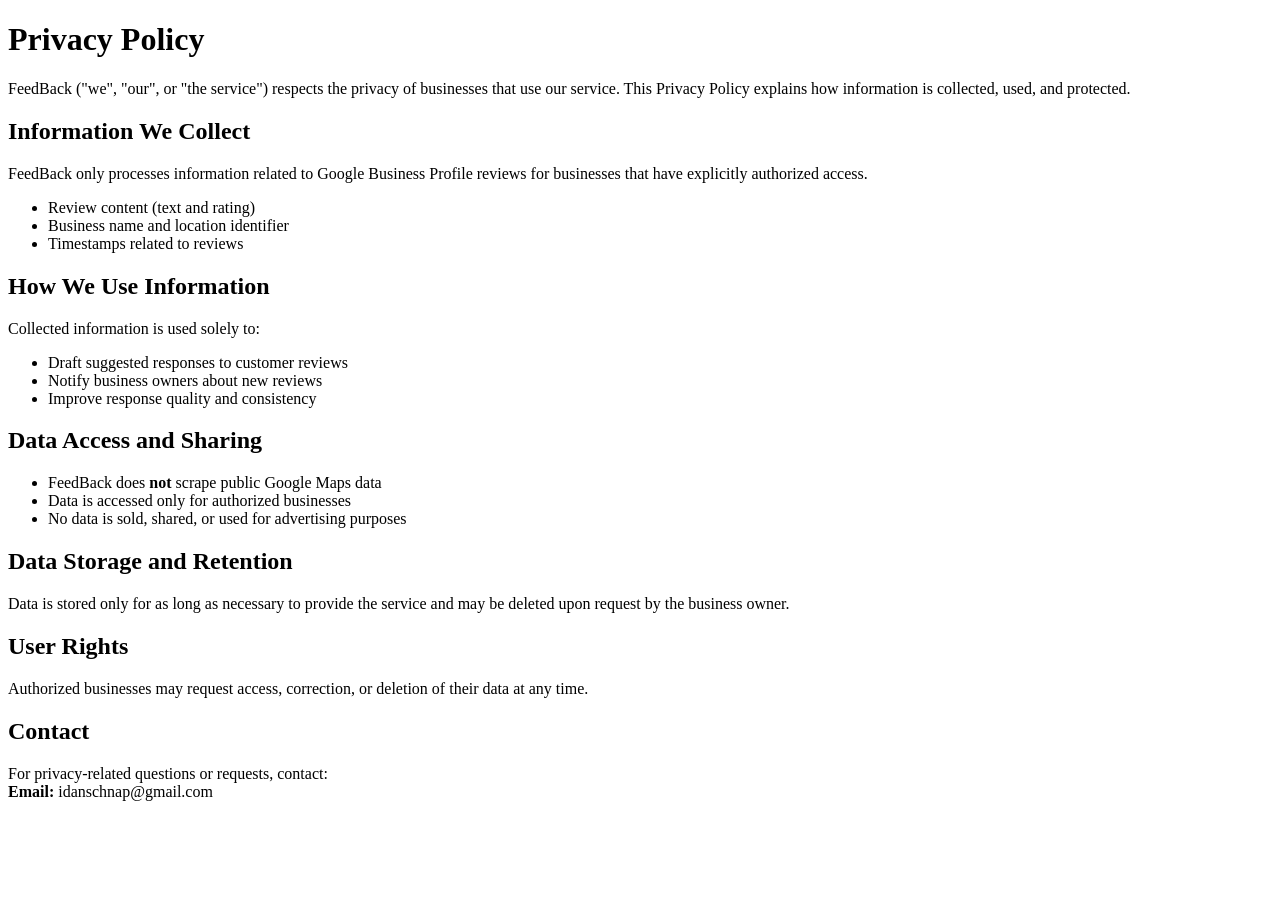
==== privacy.html @ cd169f33 "Create privacy.html" ====
<!DOCTYPE html>
<html lang="en">
<head>
  <meta charset="UTF-8">
  <title>Privacy Policy – FeedBack</title>
</head>
<body>

<h1>Privacy Policy</h1>

<p>
FeedBack ("we", "our", or "the service") respects the privacy of businesses that use our service.
This Privacy Policy explains how information is collected, used, and protected.
</p>

<h2>Information We Collect</h2>
<p>
FeedBack only processes information related to Google Business Profile reviews for businesses
that have explicitly authorized access.
</p>
<ul>
  <li>Review content (text and rating)</li>
  <li>Business name and location identifier</li>
  <li>Timestamps related to reviews</li>
</ul>

<h2>How We Use Information</h2>
<p>
Collected information is used solely to:
</p>
<ul>
  <li>Draft suggested responses to customer reviews</li>
  <li>Notify business owners about new reviews</li>
  <li>Improve response quality and consistency</li>
</ul>

<h2>Data Access and Sharing</h2>
<ul>
  <li>FeedBack does <strong>not</strong> scrape public Google Maps data</li>
  <li>Data is accessed only for authorized businesses</li>
  <li>No data is sold, shared, or used for advertising purposes</li>
</ul>

<h2>Data Storage and Retention</h2>
<p>
Data is stored only for as long as necessary to provide the service and may be deleted
upon request by the business owner.
</p>

<h2>User Rights</h2>
<p>
Authorized businesses may request access, correction, or deletion of their data at any time.
</p>

<h2>Contact</h2>
<p>
For privacy-related questions or requests, contact:<br>
<strong>Email:</strong> idanschnap@gmail.com
</p>

</body>
</html>
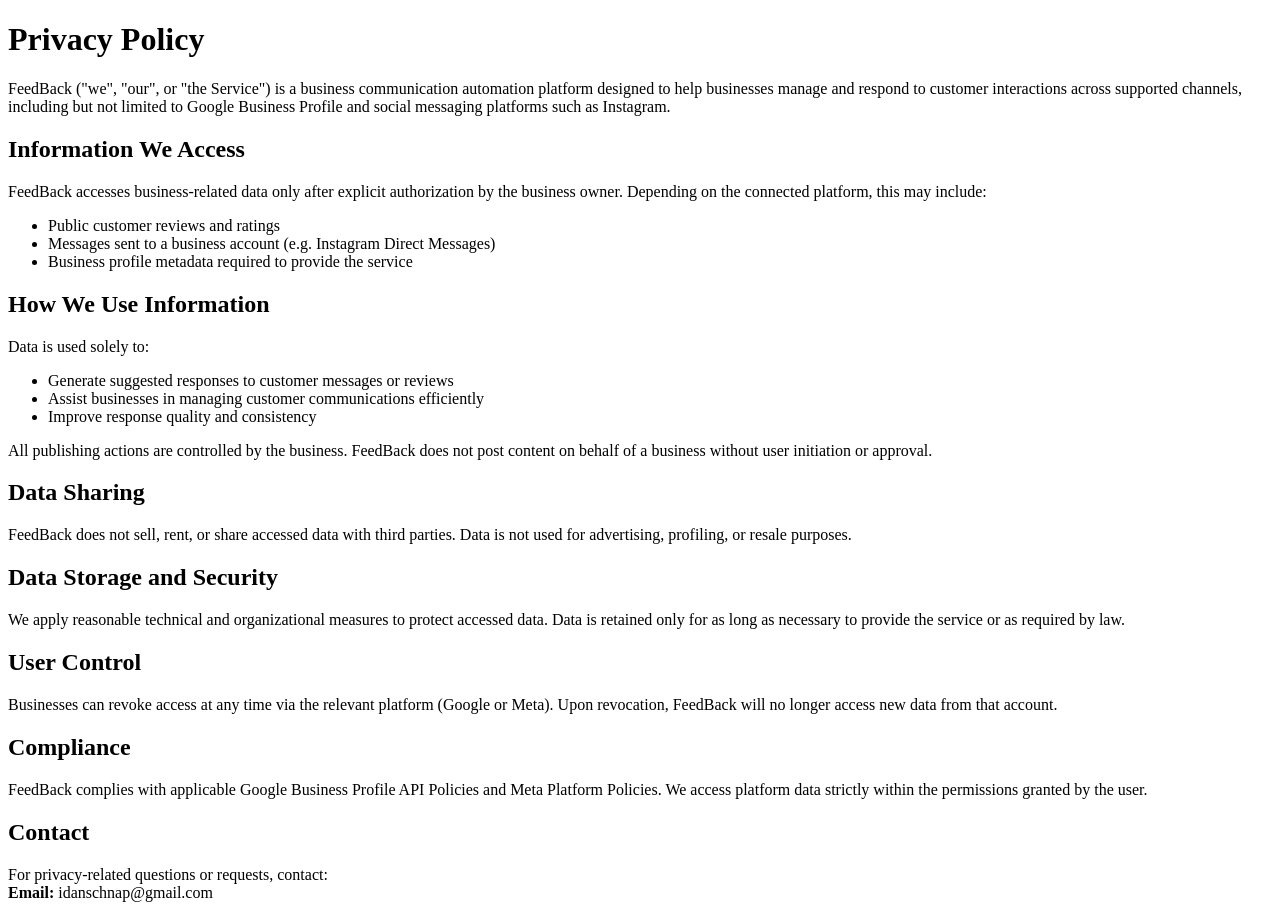
==== commit 490cf60a: "Update privacy.html adding also privacy for Meta" ====
--- a/privacy.html
+++ b/privacy.html
@@ -9,47 +9,60 @@
 <h1>Privacy Policy</h1>
 
 <p>
-FeedBack ("we", "our", or "the service") respects the privacy of businesses that use our service.
-This Privacy Policy explains how information is collected, used, and protected.
+FeedBack ("we", "our", or "the Service") is a business communication automation platform
+designed to help businesses manage and respond to customer interactions across supported
+channels, including but not limited to Google Business Profile and social messaging platforms
+such as Instagram.
 </p>
 
-<h2>Information We Collect</h2>
+<h2>Information We Access</h2>
 <p>
-FeedBack only processes information related to Google Business Profile reviews for businesses
-that have explicitly authorized access.
+FeedBack accesses business-related data only after explicit authorization by the business owner.
+Depending on the connected platform, this may include:
 </p>
 <ul>
-  <li>Review content (text and rating)</li>
-  <li>Business name and location identifier</li>
-  <li>Timestamps related to reviews</li>
+  <li>Public customer reviews and ratings</li>
+  <li>Messages sent to a business account (e.g. Instagram Direct Messages)</li>
+  <li>Business profile metadata required to provide the service</li>
 </ul>
 
 <h2>How We Use Information</h2>
 <p>
-Collected information is used solely to:
+Data is used solely to:
 </p>
 <ul>
-  <li>Draft suggested responses to customer reviews</li>
-  <li>Notify business owners about new reviews</li>
+  <li>Generate suggested responses to customer messages or reviews</li>
+  <li>Assist businesses in managing customer communications efficiently</li>
   <li>Improve response quality and consistency</li>
 </ul>
 
-<h2>Data Access and Sharing</h2>
-<ul>
-  <li>FeedBack does <strong>not</strong> scrape public Google Maps data</li>
-  <li>Data is accessed only for authorized businesses</li>
-  <li>No data is sold, shared, or used for advertising purposes</li>
-</ul>
-
-<h2>Data Storage and Retention</h2>
 <p>
-Data is stored only for as long as necessary to provide the service and may be deleted
-upon request by the business owner.
+All publishing actions are controlled by the business. FeedBack does not post content on behalf
+of a business without user initiation or approval.
 </p>
 
-<h2>User Rights</h2>
+<h2>Data Sharing</h2>
 <p>
-Authorized businesses may request access, correction, or deletion of their data at any time.
+FeedBack does not sell, rent, or share accessed data with third parties.
+Data is not used for advertising, profiling, or resale purposes.
+</p>
+
+<h2>Data Storage and Security</h2>
+<p>
+We apply reasonable technical and organizational measures to protect accessed data.
+Data is retained only for as long as necessary to provide the service or as required by law.
+</p>
+
+<h2>User Control</h2>
+<p>
+Businesses can revoke access at any time via the relevant platform (Google or Meta).
+Upon revocation, FeedBack will no longer access new data from that account.
+</p>
+
+<h2>Compliance</h2>
+<p>
+FeedBack complies with applicable Google Business Profile API Policies and Meta Platform Policies.
+We access platform data strictly within the permissions granted by the user.
 </p>
 
 <h2>Contact</h2>
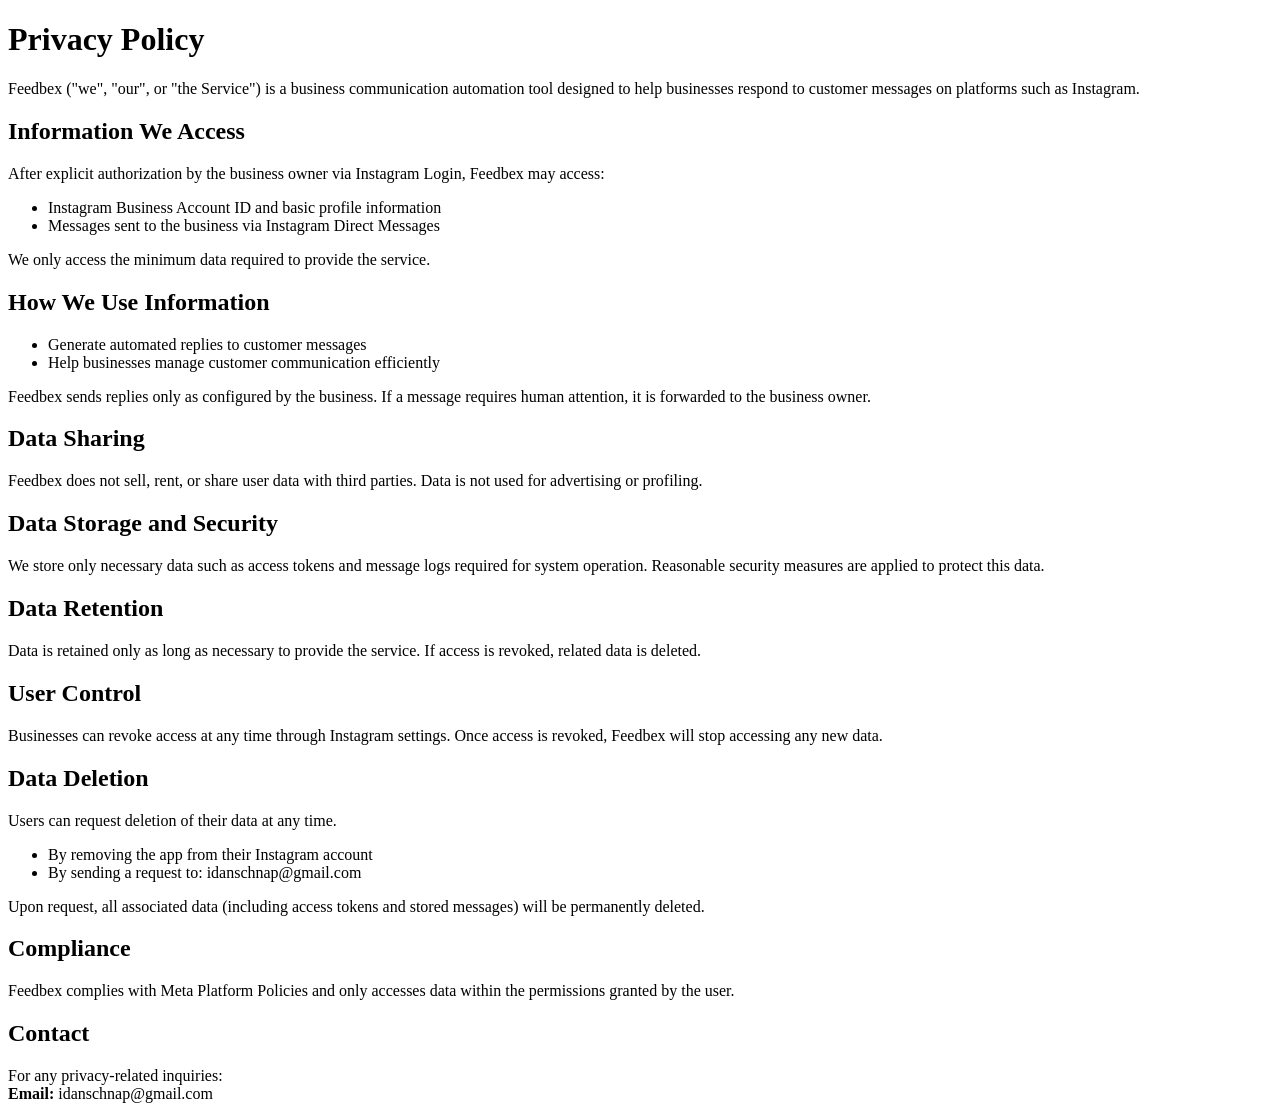
==== commit d9711b64: "Update privacy.html" ====
--- a/privacy.html
+++ b/privacy.html
@@ -2,72 +2,85 @@
 <html lang="en">
 <head>
   <meta charset="UTF-8">
-  <title>Privacy Policy – FeedBack</title>
+  <title>Privacy Policy – Feedbex</title>
 </head>
 <body>
 
 <h1>Privacy Policy</h1>
 
 <p>
-FeedBack ("we", "our", or "the Service") is a business communication automation platform
-designed to help businesses manage and respond to customer interactions across supported
-channels, including but not limited to Google Business Profile and social messaging platforms
-such as Instagram.
+Feedbex ("we", "our", or "the Service") is a business communication automation tool
+designed to help businesses respond to customer messages on platforms such as Instagram.
 </p>
 
 <h2>Information We Access</h2>
 <p>
-FeedBack accesses business-related data only after explicit authorization by the business owner.
-Depending on the connected platform, this may include:
+After explicit authorization by the business owner via Instagram Login, Feedbex may access:
 </p>
 <ul>
-  <li>Public customer reviews and ratings</li>
-  <li>Messages sent to a business account (e.g. Instagram Direct Messages)</li>
-  <li>Business profile metadata required to provide the service</li>
+  <li>Instagram Business Account ID and basic profile information</li>
+  <li>Messages sent to the business via Instagram Direct Messages</li>
 </ul>
+<p>
+We only access the minimum data required to provide the service.
+</p>
 
 <h2>How We Use Information</h2>
-<p>
-Data is used solely to:
-</p>
 <ul>
-  <li>Generate suggested responses to customer messages or reviews</li>
-  <li>Assist businesses in managing customer communications efficiently</li>
-  <li>Improve response quality and consistency</li>
+  <li>Generate automated replies to customer messages</li>
+  <li>Help businesses manage customer communication efficiently</li>
 </ul>
 
 <p>
-All publishing actions are controlled by the business. FeedBack does not post content on behalf
-of a business without user initiation or approval.
+Feedbex sends replies only as configured by the business. If a message requires human attention,
+it is forwarded to the business owner.
 </p>
 
 <h2>Data Sharing</h2>
 <p>
-FeedBack does not sell, rent, or share accessed data with third parties.
-Data is not used for advertising, profiling, or resale purposes.
+Feedbex does not sell, rent, or share user data with third parties.
+Data is not used for advertising or profiling.
 </p>
 
 <h2>Data Storage and Security</h2>
 <p>
-We apply reasonable technical and organizational measures to protect accessed data.
-Data is retained only for as long as necessary to provide the service or as required by law.
+We store only necessary data such as access tokens and message logs required for system operation.
+Reasonable security measures are applied to protect this data.
+</p>
+
+<h2>Data Retention</h2>
+<p>
+Data is retained only as long as necessary to provide the service.
+If access is revoked, related data is deleted.
 </p>
 
 <h2>User Control</h2>
 <p>
-Businesses can revoke access at any time via the relevant platform (Google or Meta).
-Upon revocation, FeedBack will no longer access new data from that account.
+Businesses can revoke access at any time through Instagram settings.
+Once access is revoked, Feedbex will stop accessing any new data.
+</p>
+
+<h2>Data Deletion</h2>
+<p>
+Users can request deletion of their data at any time.
+</p>
+<ul>
+  <li>By removing the app from their Instagram account</li>
+  <li>By sending a request to: idanschnap@gmail.com</li>
+</ul>
+<p>
+Upon request, all associated data (including access tokens and stored messages)
+will be permanently deleted.
 </p>
 
 <h2>Compliance</h2>
 <p>
-FeedBack complies with applicable Google Business Profile API Policies and Meta Platform Policies.
-We access platform data strictly within the permissions granted by the user.
+Feedbex complies with Meta Platform Policies and only accesses data within the permissions granted by the user.
 </p>
 
 <h2>Contact</h2>
 <p>
-For privacy-related questions or requests, contact:<br>
+For any privacy-related inquiries:<br>
 <strong>Email:</strong> idanschnap@gmail.com
 </p>
 
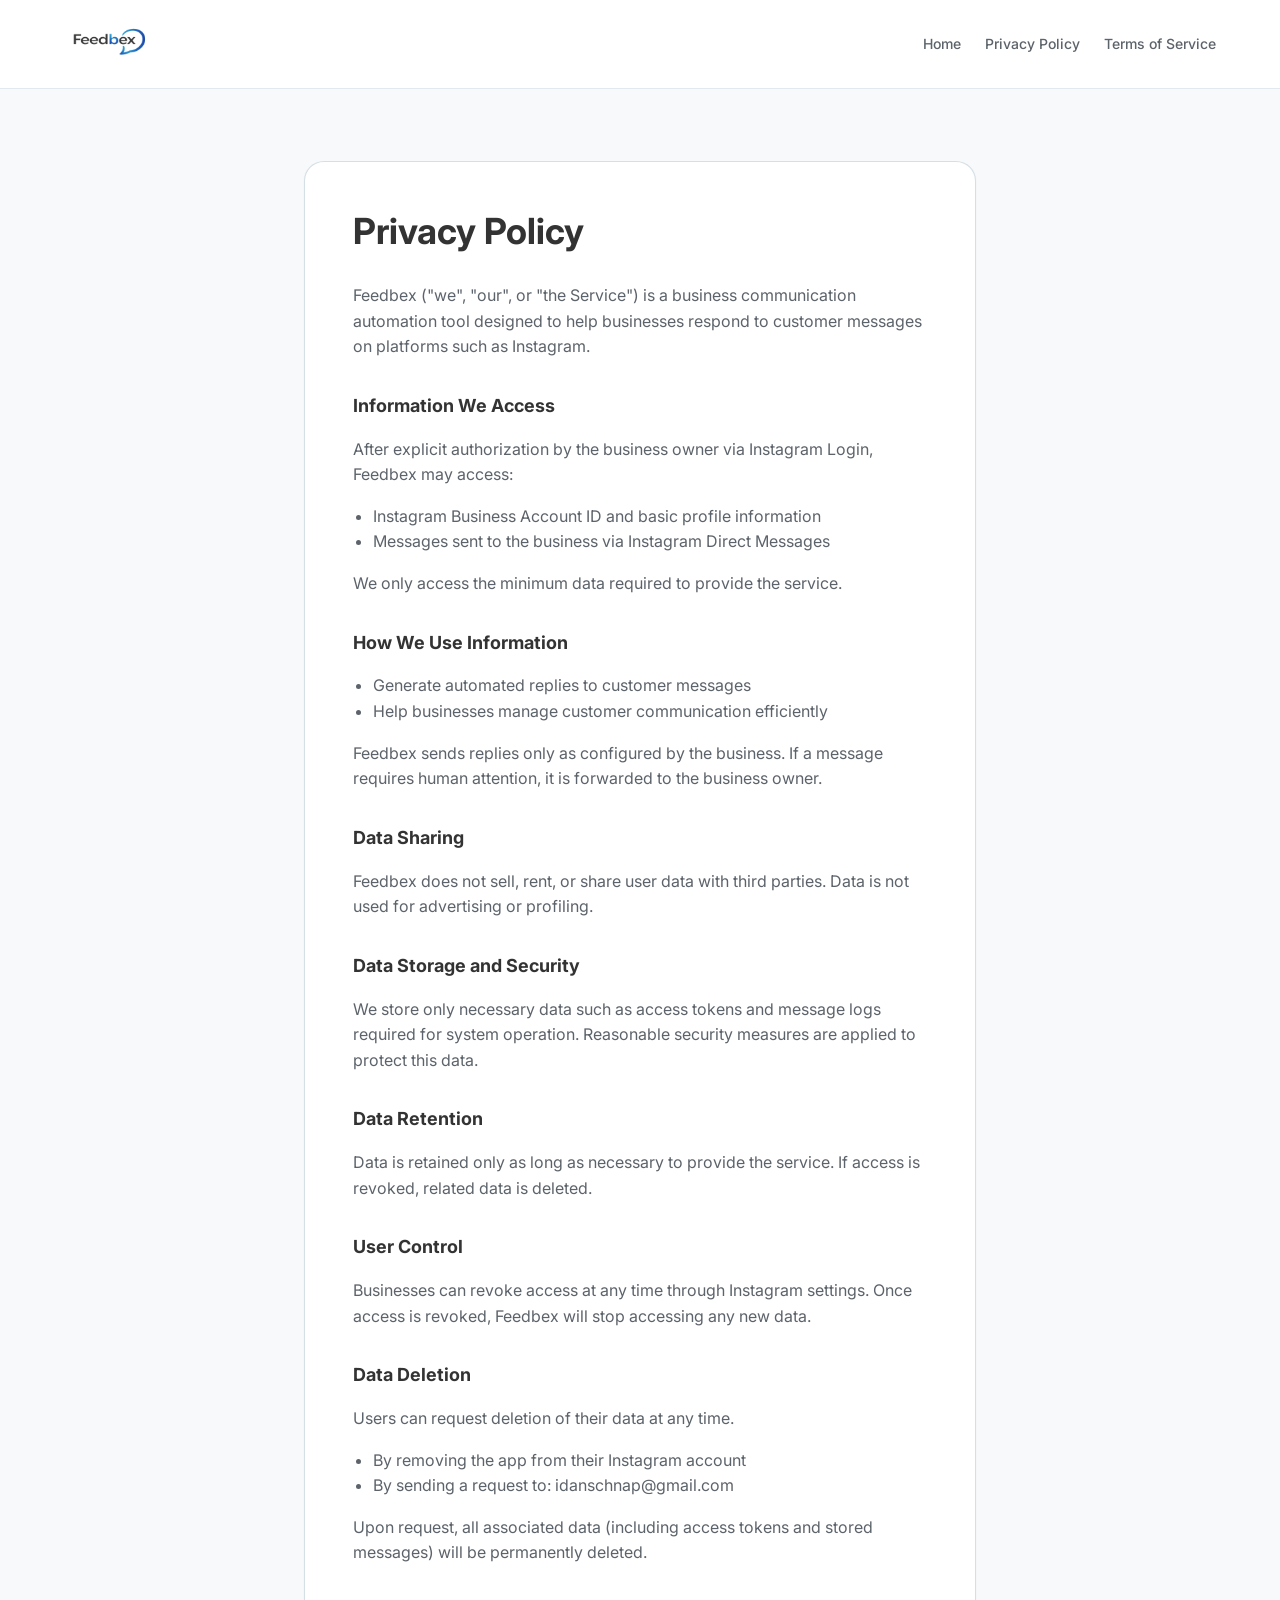
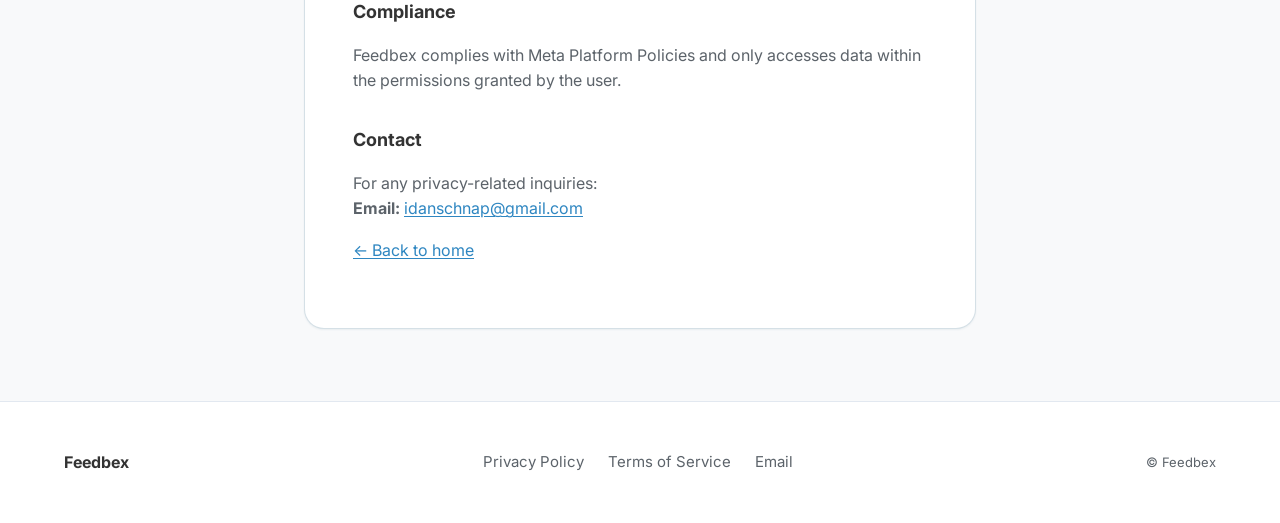
==== commit 38eaaba0: "Enhance website structure and content for Feedbex, including improved accessibility features, update" ====
--- a/privacy.html
+++ b/privacy.html
@@ -2,87 +2,130 @@
 <html lang="en">
 <head>
   <meta charset="UTF-8">
+  <meta name="viewport" content="width=device-width, initial-scale=1">
+  <meta name="description" content="Feedbex Privacy Policy: how we access, use, and protect Instagram Business data.">
   <title>Privacy Policy – Feedbex</title>
+  <link rel="preconnect" href="https://fonts.googleapis.com">
+  <link rel="preconnect" href="https://fonts.gstatic.com" crossorigin>
+  <link href="https://fonts.googleapis.com/css2?family=Inter:wght@400;500;600;700&display=swap" rel="stylesheet">
+  <link rel="stylesheet" href="css/tokens.css">
+  <link rel="stylesheet" href="css/base.css">
+  <link rel="stylesheet" href="css/components.css">
 </head>
 <body>
+  <a class="skip-link" href="#main">Skip to content</a>
 
-<h1>Privacy Policy</h1>
+  <header class="site-header">
+    <div class="container">
+      <div class="site-header__inner">
+        <a class="site-logo" href="index.html">
+          <img class="site-logo__img" src="assets/feedbex_logo.png" width="440" height="110" alt="Feedbex">
+        </a>
+        <nav class="site-nav" aria-label="Primary">
+          <a href="index.html">Home</a>
+          <a href="privacy.html" aria-current="page">Privacy Policy</a>
+          <a href="terms.html">Terms of Service</a>
+        </nav>
+      </div>
+    </div>
+  </header>
 
-<p>
-Feedbex ("we", "our", or "the Service") is a business communication automation tool
-designed to help businesses respond to customer messages on platforms such as Instagram.
-</p>
+  <main id="main" class="page-main page-main--legal">
+    <div class="container">
+      <article class="legal-doc">
+        <h1>Privacy Policy</h1>
 
-<h2>Information We Access</h2>
-<p>
-After explicit authorization by the business owner via Instagram Login, Feedbex may access:
-</p>
-<ul>
-  <li>Instagram Business Account ID and basic profile information</li>
-  <li>Messages sent to the business via Instagram Direct Messages</li>
-</ul>
-<p>
-We only access the minimum data required to provide the service.
-</p>
+        <p>
+          Feedbex ("we", "our", or "the Service") is a business communication automation tool
+          designed to help businesses respond to customer messages on platforms such as Instagram.
+        </p>
 
-<h2>How We Use Information</h2>
-<ul>
-  <li>Generate automated replies to customer messages</li>
-  <li>Help businesses manage customer communication efficiently</li>
-</ul>
+        <h2>Information We Access</h2>
+        <p>
+          After explicit authorization by the business owner via Instagram Login, Feedbex may access:
+        </p>
+        <ul>
+          <li>Instagram Business Account ID and basic profile information</li>
+          <li>Messages sent to the business via Instagram Direct Messages</li>
+        </ul>
+        <p>
+          We only access the minimum data required to provide the service.
+        </p>
 
-<p>
-Feedbex sends replies only as configured by the business. If a message requires human attention,
-it is forwarded to the business owner.
-</p>
+        <h2>How We Use Information</h2>
+        <ul>
+          <li>Generate automated replies to customer messages</li>
+          <li>Help businesses manage customer communication efficiently</li>
+        </ul>
 
-<h2>Data Sharing</h2>
-<p>
-Feedbex does not sell, rent, or share user data with third parties.
-Data is not used for advertising or profiling.
-</p>
+        <p>
+          Feedbex sends replies only as configured by the business. If a message requires human attention,
+          it is forwarded to the business owner.
+        </p>
 
-<h2>Data Storage and Security</h2>
-<p>
-We store only necessary data such as access tokens and message logs required for system operation.
-Reasonable security measures are applied to protect this data.
-</p>
+        <h2>Data Sharing</h2>
+        <p>
+          Feedbex does not sell, rent, or share user data with third parties.
+          Data is not used for advertising or profiling.
+        </p>
 
-<h2>Data Retention</h2>
-<p>
-Data is retained only as long as necessary to provide the service.
-If access is revoked, related data is deleted.
-</p>
+        <h2>Data Storage and Security</h2>
+        <p>
+          We store only necessary data such as access tokens and message logs required for system operation.
+          Reasonable security measures are applied to protect this data.
+        </p>
 
-<h2>User Control</h2>
-<p>
-Businesses can revoke access at any time through Instagram settings.
-Once access is revoked, Feedbex will stop accessing any new data.
-</p>
+        <h2>Data Retention</h2>
+        <p>
+          Data is retained only as long as necessary to provide the service.
+          If access is revoked, related data is deleted.
+        </p>
 
-<h2>Data Deletion</h2>
-<p>
-Users can request deletion of their data at any time.
-</p>
-<ul>
-  <li>By removing the app from their Instagram account</li>
-  <li>By sending a request to: idanschnap@gmail.com</li>
-</ul>
-<p>
-Upon request, all associated data (including access tokens and stored messages)
-will be permanently deleted.
-</p>
+        <h2>User Control</h2>
+        <p>
+          Businesses can revoke access at any time through Instagram settings.
+          Once access is revoked, Feedbex will stop accessing any new data.
+        </p>
 
-<h2>Compliance</h2>
-<p>
-Feedbex complies with Meta Platform Policies and only accesses data within the permissions granted by the user.
-</p>
+        <h2>Data Deletion</h2>
+        <p>
+          Users can request deletion of their data at any time.
+        </p>
+        <ul>
+          <li>By removing the app from their Instagram account</li>
+          <li>By sending a request to: idanschnap@gmail.com</li>
+        </ul>
+        <p>
+          Upon request, all associated data (including access tokens and stored messages)
+          will be permanently deleted.
+        </p>
 
-<h2>Contact</h2>
-<p>
-For any privacy-related inquiries:<br>
-<strong>Email:</strong> idanschnap@gmail.com
-</p>
+        <h2>Compliance</h2>
+        <p>
+          Feedbex complies with Meta Platform Policies and only accesses data within the permissions granted by the user.
+        </p>
 
+        <h2>Contact</h2>
+        <p>
+          For any privacy-related inquiries:<br>
+          <strong>Email:</strong> <a href="mailto:idanschnap@gmail.com">idanschnap@gmail.com</a>
+        </p>
+
+        <p><a href="index.html">← Back to home</a></p>
+      </article>
+    </div>
+  </main>
+
+  <footer class="site-footer">
+    <div class="container site-footer__inner">
+      <a class="site-footer__brand" href="index.html">Feedbex</a>
+      <div class="site-footer__links">
+        <a href="privacy.html">Privacy Policy</a>
+        <a href="terms.html">Terms of Service</a>
+        <a href="mailto:idanschnap@gmail.com">Email</a>
+      </div>
+      <p class="site-footer__copy">© Feedbex</p>
+    </div>
+  </footer>
 </body>
 </html>
--- a/css/tokens.css
+++ b/css/tokens.css
@@ -0,0 +1,33 @@
+/* Design tokens — Feedbex (logo palette: charcoal + blue gradient) */
+:root {
+  --font-sans: "Inter", system-ui, -apple-system, sans-serif;
+  --color-bg: #f8f9fa;
+  --color-surface: #ffffff;
+  --color-ink: #333333;
+  --color-ink-muted: #5c636a;
+  --color-border: #e2e8f0;
+  --color-border-accent: rgb(26 82 118 / 0.18);
+  /* Brand blues (speech bubble gradient) */
+  --color-blue-bright: #3498db;
+  --color-blue-deep: #1a5276;
+  --color-accent: #2e86c1;
+  --color-accent-hover: #1a5276;
+  --color-accent-subtle: #e8f4fc;
+  --gradient-primary: linear-gradient(145deg, var(--color-blue-bright) 0%, var(--color-blue-deep) 100%);
+  --gradient-primary-hover: linear-gradient(145deg, #2e86c1 0%, #154360 100%);
+  --shadow-sm: 0 1px 2px rgb(26 82 118 / 0.07);
+  --shadow-md: 0 8px 24px rgb(26 82 118 / 0.1);
+  --radius-sm: 8px;
+  --radius-md: 12px;
+  --radius-lg: 20px;
+  --space-xs: 0.25rem;
+  --space-sm: 0.5rem;
+  --space-md: 1rem;
+  --space-lg: 1.5rem;
+  --space-xl: 2rem;
+  --space-2xl: 3rem;
+  --space-3xl: 4.5rem;
+  --max-width: 72rem;
+  /* Approximate sticky header height for layout math (logo + border, no extra padding) */
+  --header-h: 5.625rem;
+}
--- a/css/base.css
+++ b/css/base.css
@@ -0,0 +1,108 @@
+*,
+*::before,
+*::after {
+  box-sizing: border-box;
+}
+
+html {
+  scroll-behavior: smooth;
+}
+
+@media (prefers-reduced-motion: reduce) {
+  html {
+    scroll-behavior: auto;
+  }
+}
+
+body {
+  margin: 0;
+  font-family: var(--font-sans);
+  font-size: 1rem;
+  line-height: 1.6;
+  color: var(--color-ink);
+  background: var(--color-bg);
+  -webkit-font-smoothing: antialiased;
+}
+
+img {
+  max-width: 100%;
+  height: auto;
+  display: block;
+}
+
+a {
+  color: var(--color-accent);
+  text-decoration-thickness: 1px;
+  text-underline-offset: 0.15em;
+}
+
+a:hover {
+  color: var(--color-accent-hover);
+}
+
+:focus-visible {
+  outline: 2px solid var(--color-accent);
+  outline-offset: 2px;
+}
+
+.skip-link {
+  position: absolute;
+  top: -100%;
+  left: var(--space-md);
+  z-index: 100;
+  padding: var(--space-sm) var(--space-md);
+  background: var(--color-ink);
+  color: var(--color-surface);
+  border-radius: var(--radius-sm);
+  font-weight: 600;
+  text-decoration: none;
+}
+
+.skip-link:focus {
+  top: var(--space-md);
+}
+
+.container {
+  width: min(100% - 2rem, var(--max-width));
+  margin-inline: auto;
+}
+
+.page-main {
+  padding-block: var(--space-2xl);
+}
+
+.page-main--legal {
+  padding-block: var(--space-3xl);
+  min-height: calc(100vh - var(--header-h) - 12rem);
+}
+
+.legal-doc {
+  max-width: 42rem;
+  margin-inline: auto;
+  background: var(--color-surface);
+  padding: var(--space-2xl);
+  border-radius: var(--radius-lg);
+  box-shadow: var(--shadow-sm);
+  border: 1px solid var(--color-border-accent);
+}
+
+.legal-doc h1 {
+  margin-top: 0;
+  font-size: clamp(1.75rem, 4vw, 2.25rem);
+  line-height: 1.2;
+}
+
+.legal-doc h2 {
+  font-size: 1.125rem;
+  margin-top: var(--space-xl);
+  margin-bottom: var(--space-sm);
+}
+
+.legal-doc p,
+.legal-doc ul {
+  color: var(--color-ink-muted);
+}
+
+.legal-doc ul {
+  padding-left: 1.25rem;
+}
--- a/css/components.css
+++ b/css/components.css
@@ -0,0 +1,224 @@
+/* Header — minimal, no mobile toggle */
+.site-header {
+  position: sticky;
+  top: 0;
+  z-index: 50;
+  background: rgb(255 255 255 / 0.92);
+  backdrop-filter: blur(10px);
+  border-bottom: 1px solid var(--color-border);
+}
+
+.site-header__inner {
+  display: flex;
+  align-items: center;
+  justify-content: space-between;
+  gap: var(--space-md);
+  padding-block: 0;
+}
+
+.site-logo {
+  display: flex;
+  align-items: center;
+  line-height: 0;
+  text-decoration: none;
+  border-radius: var(--radius-sm);
+}
+
+.site-logo:focus-visible {
+  outline-offset: 4px;
+}
+
+.site-logo__img {
+  display: block;
+  height: 5.5rem;
+  width: auto;
+  max-width: min(480px, 92vw);
+  object-fit: contain;
+}
+
+.site-logo:hover .site-logo__img {
+  opacity: 0.92;
+}
+
+.site-nav {
+  display: flex;
+  align-items: center;
+  flex-wrap: wrap;
+  gap: var(--space-md) var(--space-lg);
+  justify-content: flex-end;
+}
+
+.site-nav a {
+  color: var(--color-ink-muted);
+  text-decoration: none;
+  font-weight: 500;
+  font-size: 0.875rem;
+}
+
+.site-nav a:hover {
+  color: var(--color-ink);
+}
+
+/* Review landing (Meta app review) */
+.review {
+  max-width: 38rem;
+  margin-inline: auto;
+  padding-bottom: var(--space-xl);
+}
+
+.review__title {
+  margin: 0 0 var(--space-sm);
+  font-size: clamp(2rem, 5vw, 2.5rem);
+  line-height: 1.15;
+  letter-spacing: -0.03em;
+  color: var(--color-ink);
+}
+
+.review__tagline {
+  margin: 0 0 var(--space-xl);
+  font-size: 1.0625rem;
+  font-weight: 600;
+  color: var(--color-blue-deep);
+}
+
+.review__body {
+  margin-bottom: var(--space-xl);
+}
+
+.review__body p {
+  margin: 0 0 var(--space-md);
+  color: var(--color-ink-muted);
+  font-size: 1rem;
+}
+
+.review__body p:last-child {
+  margin-bottom: 0;
+}
+
+.review__heading {
+  margin: 0 0 var(--space-md);
+  font-size: 0.8125rem;
+  font-weight: 600;
+  text-transform: uppercase;
+  letter-spacing: 0.06em;
+  color: var(--color-ink);
+}
+
+.review__list {
+  margin: 0 0 var(--space-xl);
+  padding-left: 1.2rem;
+  color: var(--color-ink-muted);
+  font-size: 0.9375rem;
+}
+
+.review__list li {
+  margin-bottom: var(--space-sm);
+}
+
+.review__list li:last-child {
+  margin-bottom: 0;
+}
+
+.review__actions {
+  margin-bottom: var(--space-xl);
+  padding: var(--space-xl);
+  background: var(--color-surface);
+  border: 1px solid var(--color-border-accent);
+  border-radius: var(--radius-md);
+  box-shadow: var(--shadow-sm);
+  text-align: center;
+}
+
+.review__contact {
+  margin: 0;
+  font-size: 0.9375rem;
+  color: var(--color-ink-muted);
+}
+
+.review__contact a {
+  font-weight: 600;
+}
+
+/* Buttons */
+.btn {
+  display: inline-flex;
+  align-items: center;
+  justify-content: center;
+  gap: var(--space-sm);
+  padding: 0.75rem 1.25rem;
+  font-family: inherit;
+  font-size: 0.9375rem;
+  font-weight: 600;
+  border-radius: var(--radius-sm);
+  text-decoration: none;
+  border: none;
+  cursor: pointer;
+  transition: background 0.15s ease, transform 0.15s ease;
+}
+
+.btn:active {
+  transform: scale(0.98);
+}
+
+.btn--primary {
+  background: var(--gradient-primary);
+  color: white;
+  box-shadow: 0 1px 2px rgb(26 82 118 / 0.2);
+}
+
+.btn--primary:hover {
+  background: var(--gradient-primary-hover);
+  color: white;
+}
+
+/* Footer */
+.site-footer {
+  padding: var(--space-2xl) 0;
+  border-top: 1px solid var(--color-border);
+  background: var(--color-surface);
+}
+
+.site-footer__inner {
+  display: flex;
+  flex-direction: column;
+  gap: var(--space-lg);
+  align-items: center;
+  text-align: center;
+}
+
+@media (min-width: 640px) {
+  .site-footer__inner {
+    flex-direction: row;
+    justify-content: space-between;
+    text-align: left;
+  }
+}
+
+.site-footer__brand {
+  font-weight: 700;
+  color: var(--color-ink);
+  text-decoration: none;
+}
+
+.site-footer__links {
+  display: flex;
+  flex-wrap: wrap;
+  gap: var(--space-md) var(--space-lg);
+  justify-content: center;
+}
+
+.site-footer__links a {
+  color: var(--color-ink-muted);
+  text-decoration: none;
+  font-size: 0.9375rem;
+}
+
+.site-footer__links a:hover {
+  color: var(--color-accent);
+}
+
+.site-footer__copy {
+  margin: 0;
+  font-size: 0.8125rem;
+  color: var(--color-ink-muted);
+}
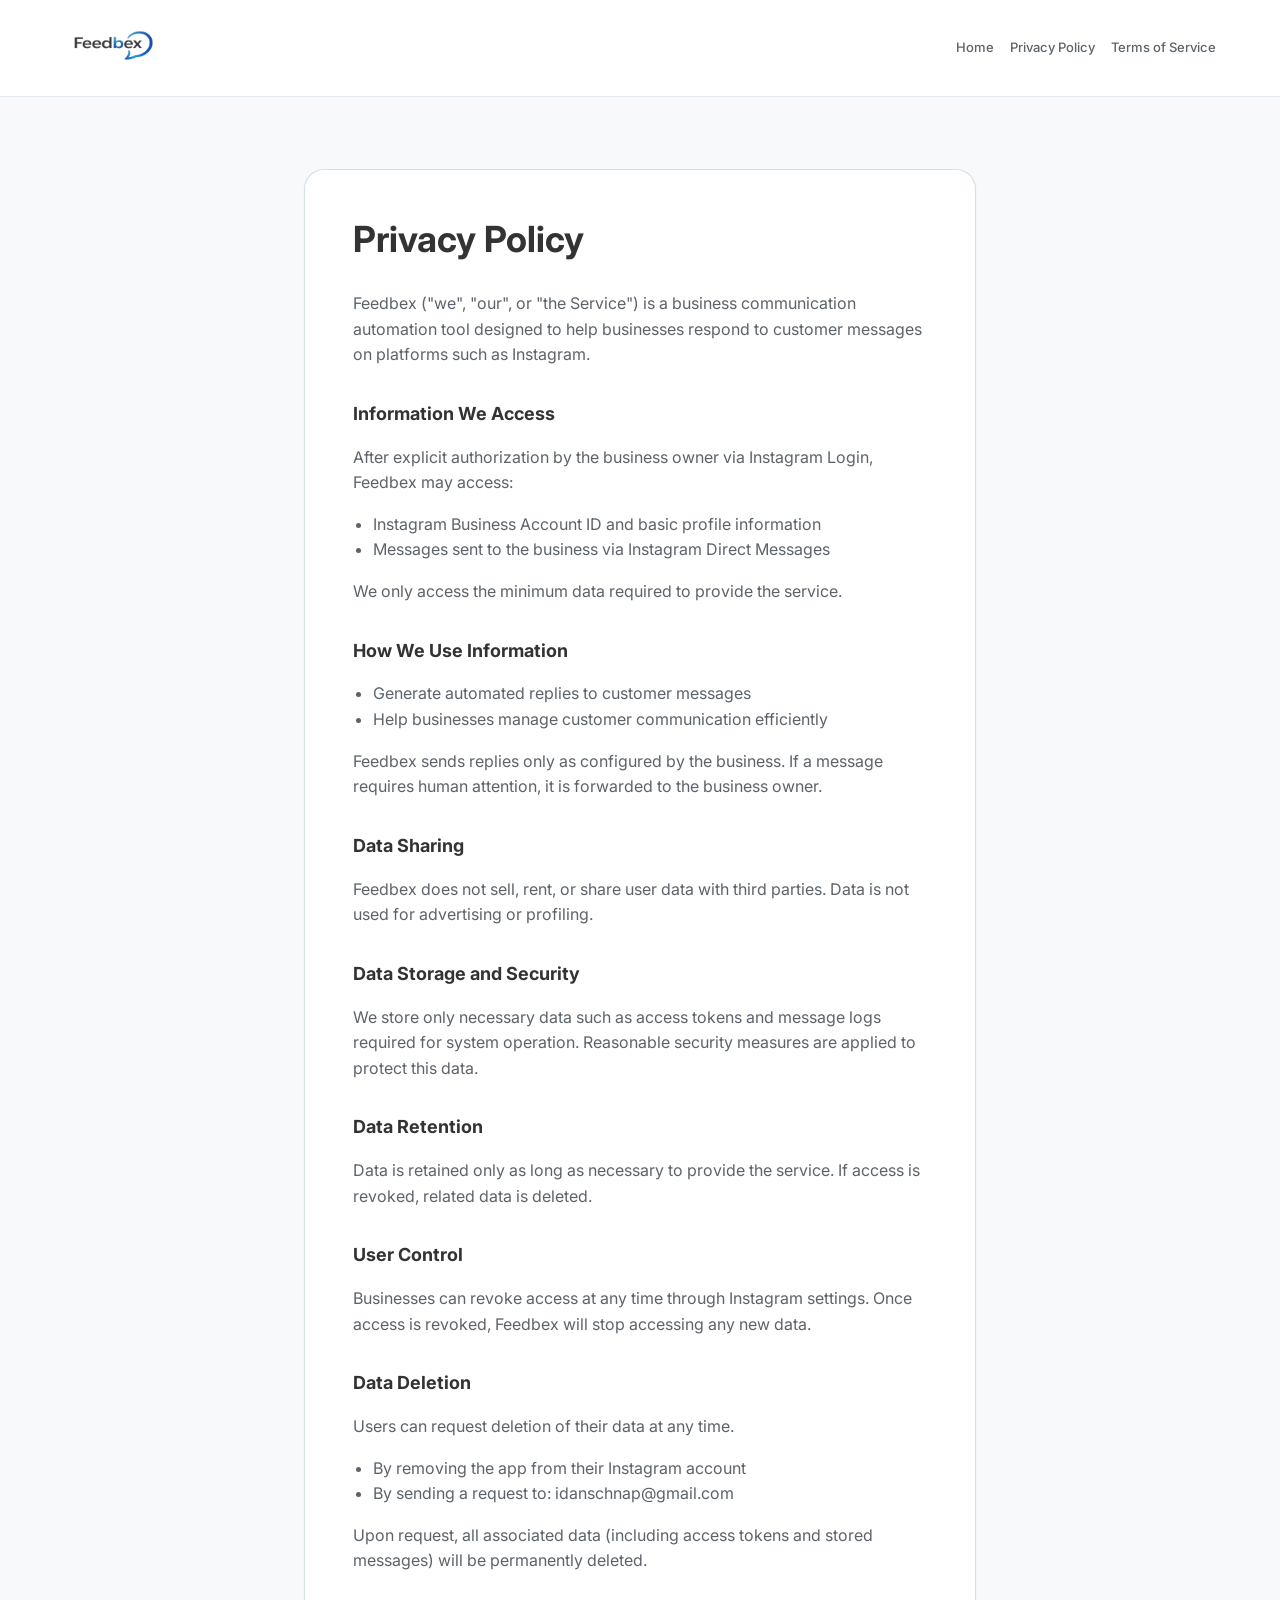
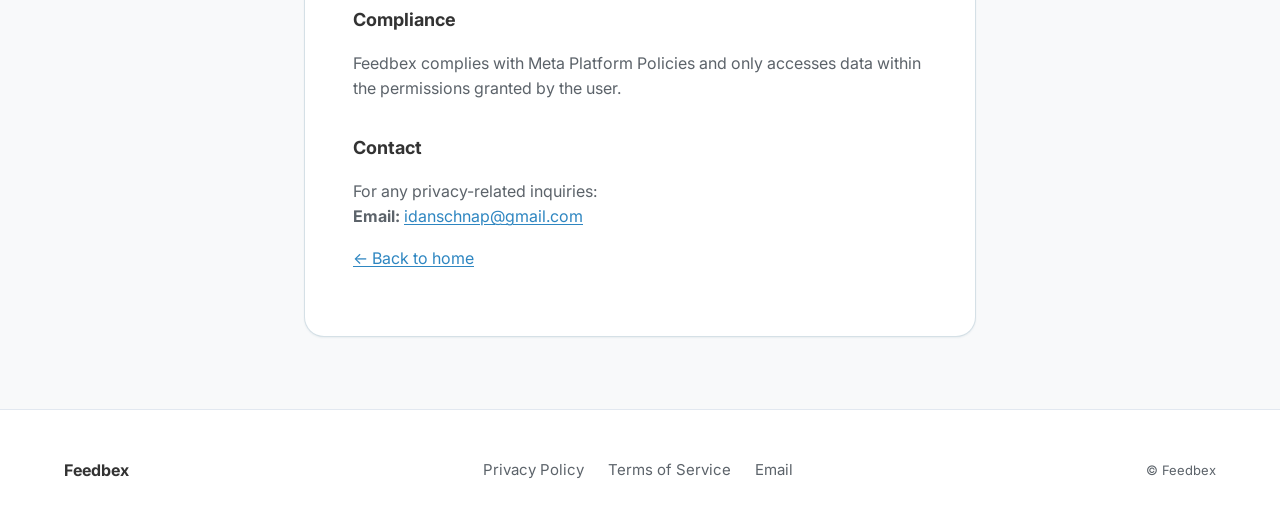
==== commit dba103e8: "Update logo dimensions and styling across site for improved consistency and layout. Adjust CSS for h" ====
--- a/privacy.html
+++ b/privacy.html
@@ -19,7 +19,7 @@
     <div class="container">
       <div class="site-header__inner">
         <a class="site-logo" href="index.html">
-          <img class="site-logo__img" src="assets/feedbex_logo.png" width="440" height="110" alt="Feedbex">
+          <img class="site-logo__img" src="assets/feedbex_logo.png" width="520" height="120" alt="Feedbex">
         </a>
         <nav class="site-nav" aria-label="Primary">
           <a href="index.html">Home</a>
--- a/css/tokens.css
+++ b/css/tokens.css
@@ -28,6 +28,6 @@
   --space-2xl: 3rem;
   --space-3xl: 4.5rem;
   --max-width: 72rem;
-  /* Approximate sticky header height for layout math (logo + border, no extra padding) */
-  --header-h: 5.625rem;
+  /* Sticky header: logo height + 1px border (no vertical padding) */
+  --header-h: calc(6rem + 1px);
 }
--- a/css/base.css
+++ b/css/base.css
@@ -24,9 +24,14 @@
   -webkit-font-smoothing: antialiased;
 }
 
-img {
+/* Exclude header logo — global height:auto would fight fixed logo height */
+img:not(.site-logo__img) {
   max-width: 100%;
   height: auto;
+  display: block;
+}
+
+.site-logo__img {
   display: block;
 }
 
--- a/css/components.css
+++ b/css/components.css
@@ -6,22 +6,26 @@
   background: rgb(255 255 255 / 0.92);
   backdrop-filter: blur(10px);
   border-bottom: 1px solid var(--color-border);
+  /* Bar height follows the logo only — no extra line-box space */
+  line-height: 0;
 }
 
 .site-header__inner {
   display: flex;
   align-items: center;
   justify-content: space-between;
-  gap: var(--space-md);
-  padding-block: 0;
+  gap: var(--space-sm);
+  padding: 0;
+  margin: 0;
+  line-height: 0;
 }
 
 .site-logo {
-  display: flex;
-  align-items: center;
+  display: block;
   line-height: 0;
   text-decoration: none;
   border-radius: var(--radius-sm);
+  flex-shrink: 0;
 }
 
 .site-logo:focus-visible {
@@ -30,9 +34,10 @@
 
 .site-logo__img {
   display: block;
-  height: 5.5rem;
+  height: 6rem;
   width: auto;
-  max-width: min(480px, 92vw);
+  max-width: min(520px, 78vw);
+  max-height: none;
   object-fit: contain;
 }
 
@@ -43,16 +48,21 @@
 .site-nav {
   display: flex;
   align-items: center;
-  flex-wrap: wrap;
-  gap: var(--space-md) var(--space-lg);
+  flex-wrap: nowrap;
+  gap: var(--space-sm) var(--space-md);
   justify-content: flex-end;
+  flex-shrink: 0;
+  line-height: 1.2;
 }
 
 .site-nav a {
   color: var(--color-ink-muted);
   text-decoration: none;
   font-weight: 500;
-  font-size: 0.875rem;
+  font-size: 0.8125rem;
+  line-height: 1.2;
+  white-space: nowrap;
+  padding: 0;
 }
 
 .site-nav a:hover {
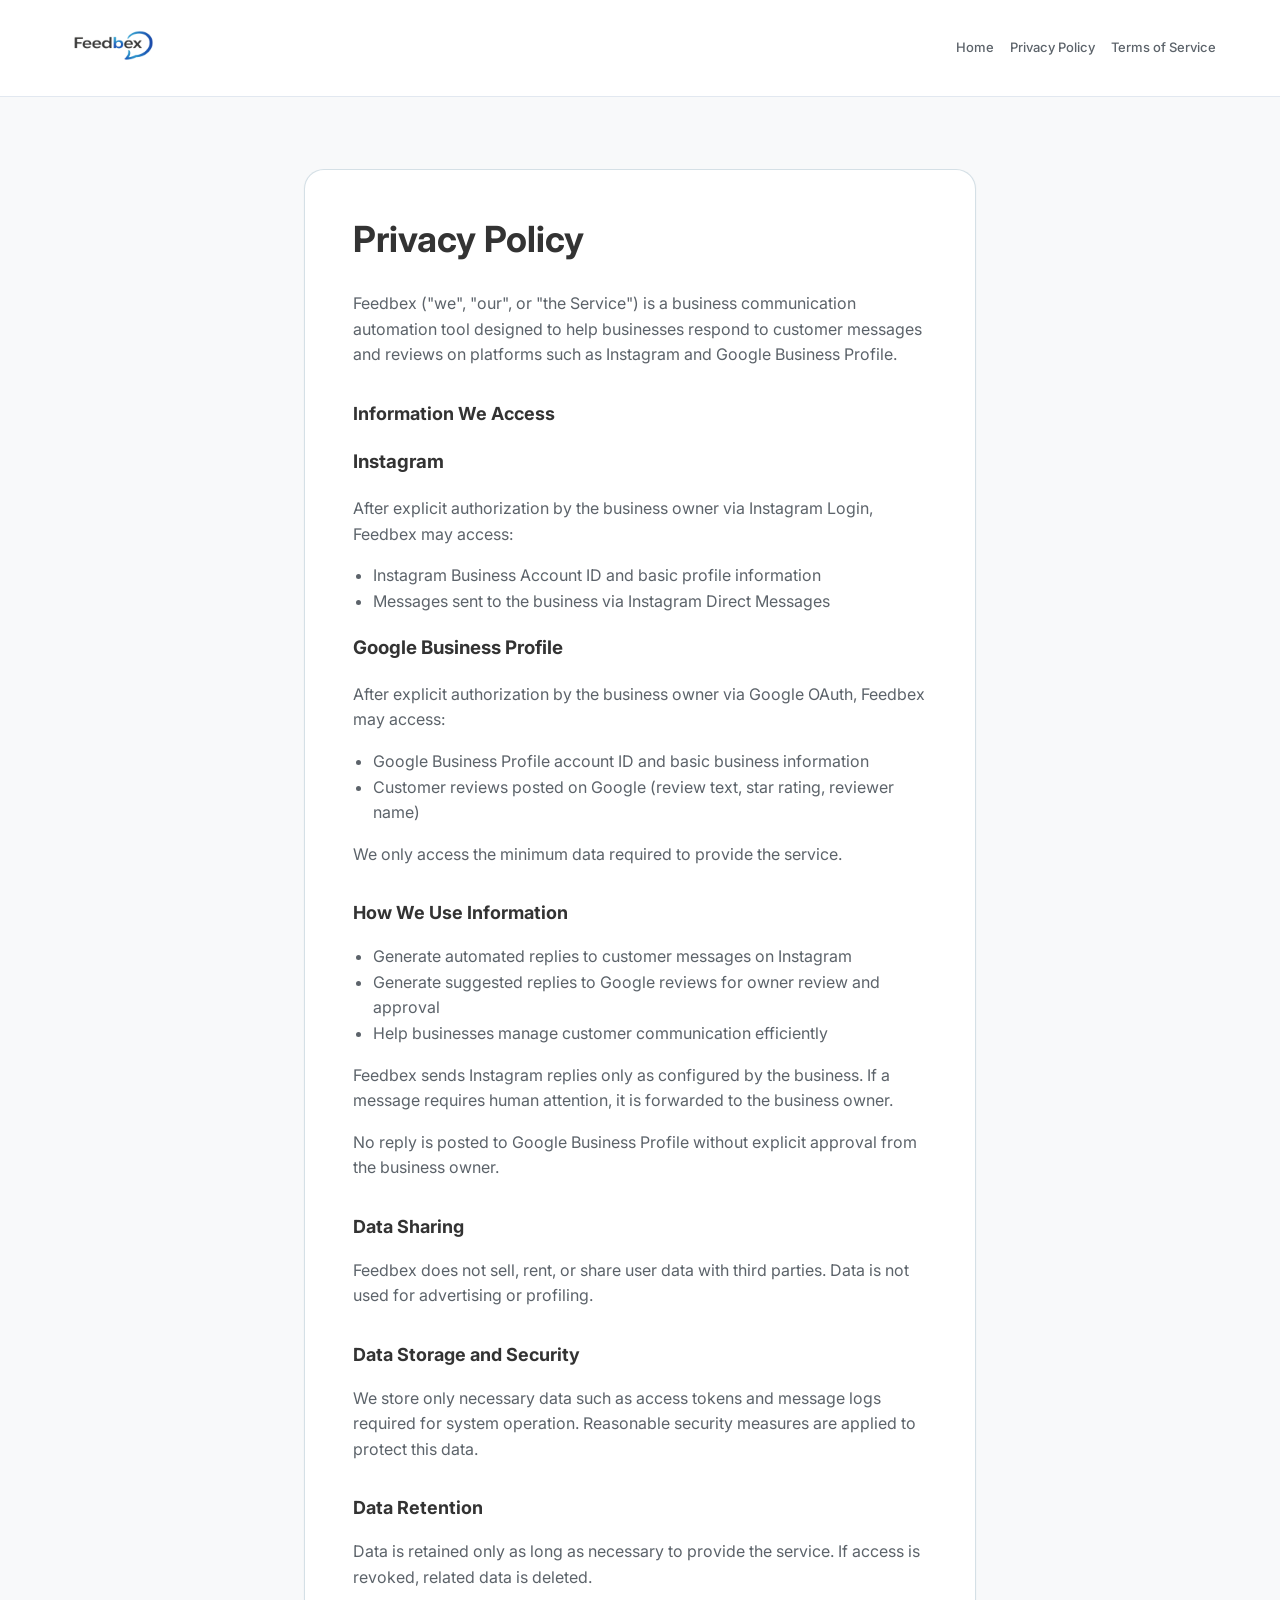
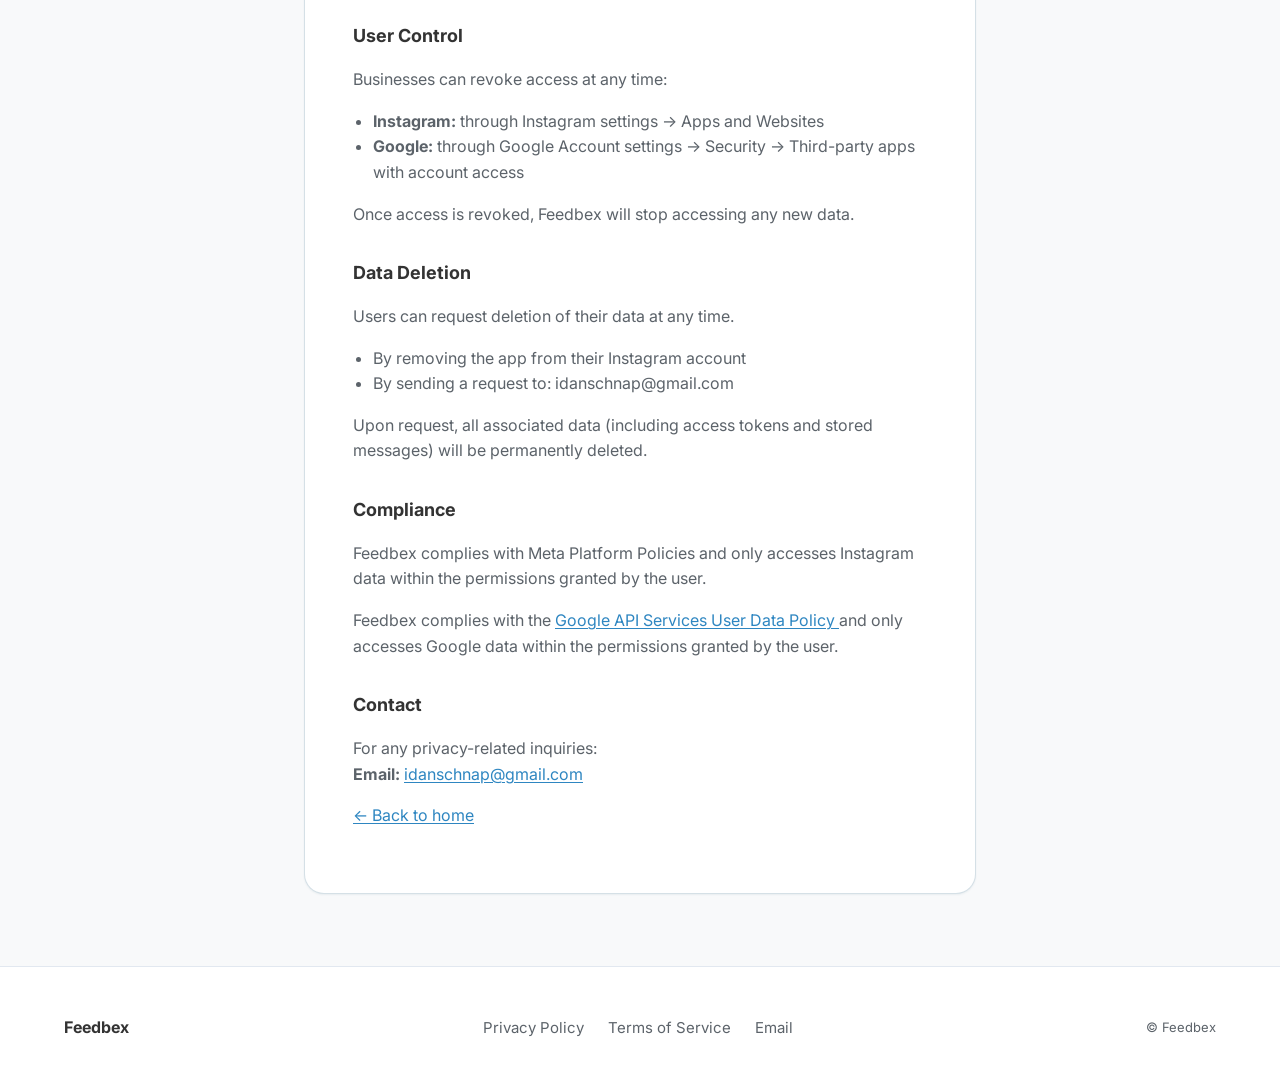
==== commit 646cfbbe: "Update privacy policy to cover Google Business Profile data alongside Instagram" ====
--- a/privacy.html
+++ b/privacy.html
@@ -37,10 +37,13 @@
 
         <p>
           Feedbex ("we", "our", or "the Service") is a business communication automation tool
-          designed to help businesses respond to customer messages on platforms such as Instagram.
+          designed to help businesses respond to customer messages and reviews on platforms such as
+          Instagram and Google Business Profile.
         </p>
 
         <h2>Information We Access</h2>
+
+        <h3>Instagram</h3>
         <p>
           After explicit authorization by the business owner via Instagram Login, Feedbex may access:
         </p>
@@ -48,19 +51,33 @@
           <li>Instagram Business Account ID and basic profile information</li>
           <li>Messages sent to the business via Instagram Direct Messages</li>
         </ul>
+
+        <h3>Google Business Profile</h3>
+        <p>
+          After explicit authorization by the business owner via Google OAuth, Feedbex may access:
+        </p>
+        <ul>
+          <li>Google Business Profile account ID and basic business information</li>
+          <li>Customer reviews posted on Google (review text, star rating, reviewer name)</li>
+        </ul>
+
         <p>
           We only access the minimum data required to provide the service.
         </p>
 
         <h2>How We Use Information</h2>
         <ul>
-          <li>Generate automated replies to customer messages</li>
+          <li>Generate automated replies to customer messages on Instagram</li>
+          <li>Generate suggested replies to Google reviews for owner review and approval</li>
           <li>Help businesses manage customer communication efficiently</li>
         </ul>
 
         <p>
-          Feedbex sends replies only as configured by the business. If a message requires human attention,
-          it is forwarded to the business owner.
+          Feedbex sends Instagram replies only as configured by the business. If a message requires
+          human attention, it is forwarded to the business owner.
+        </p>
+        <p>
+          No reply is posted to Google Business Profile without explicit approval from the business owner.
         </p>
 
         <h2>Data Sharing</h2>
@@ -83,7 +100,13 @@
 
         <h2>User Control</h2>
         <p>
-          Businesses can revoke access at any time through Instagram settings.
+          Businesses can revoke access at any time:
+        </p>
+        <ul>
+          <li><strong>Instagram:</strong> through Instagram settings → Apps and Websites</li>
+          <li><strong>Google:</strong> through Google Account settings → Security → Third-party apps with account access</li>
+        </ul>
+        <p>
           Once access is revoked, Feedbex will stop accessing any new data.
         </p>
 
@@ -102,7 +125,15 @@
 
         <h2>Compliance</h2>
         <p>
-          Feedbex complies with Meta Platform Policies and only accesses data within the permissions granted by the user.
+          Feedbex complies with Meta Platform Policies and only accesses Instagram data within the
+          permissions granted by the user.
+        </p>
+        <p>
+          Feedbex complies with the
+          <a href="https://developers.google.com/terms/api-services-user-data-policy" target="_blank" rel="noopener">
+            Google API Services User Data Policy
+          </a>
+          and only accesses Google data within the permissions granted by the user.
         </p>
 
         <h2>Contact</h2>
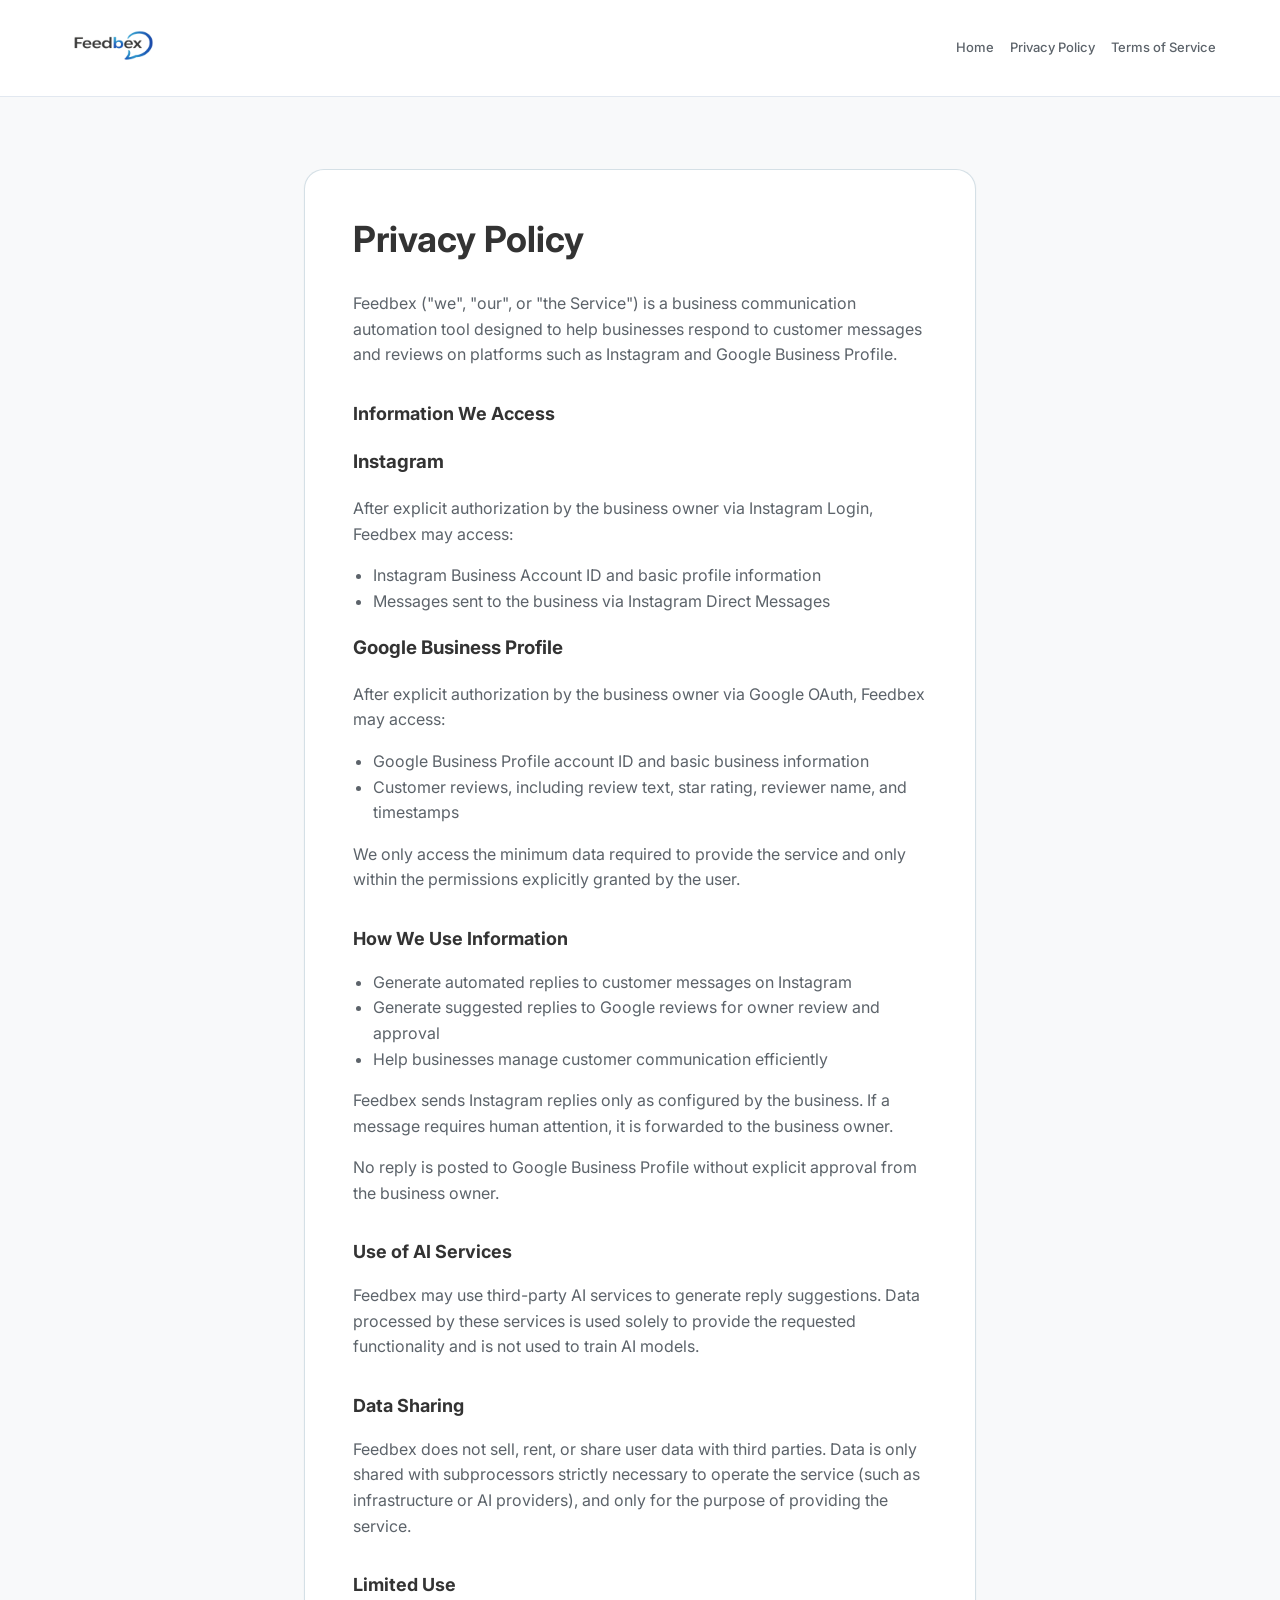
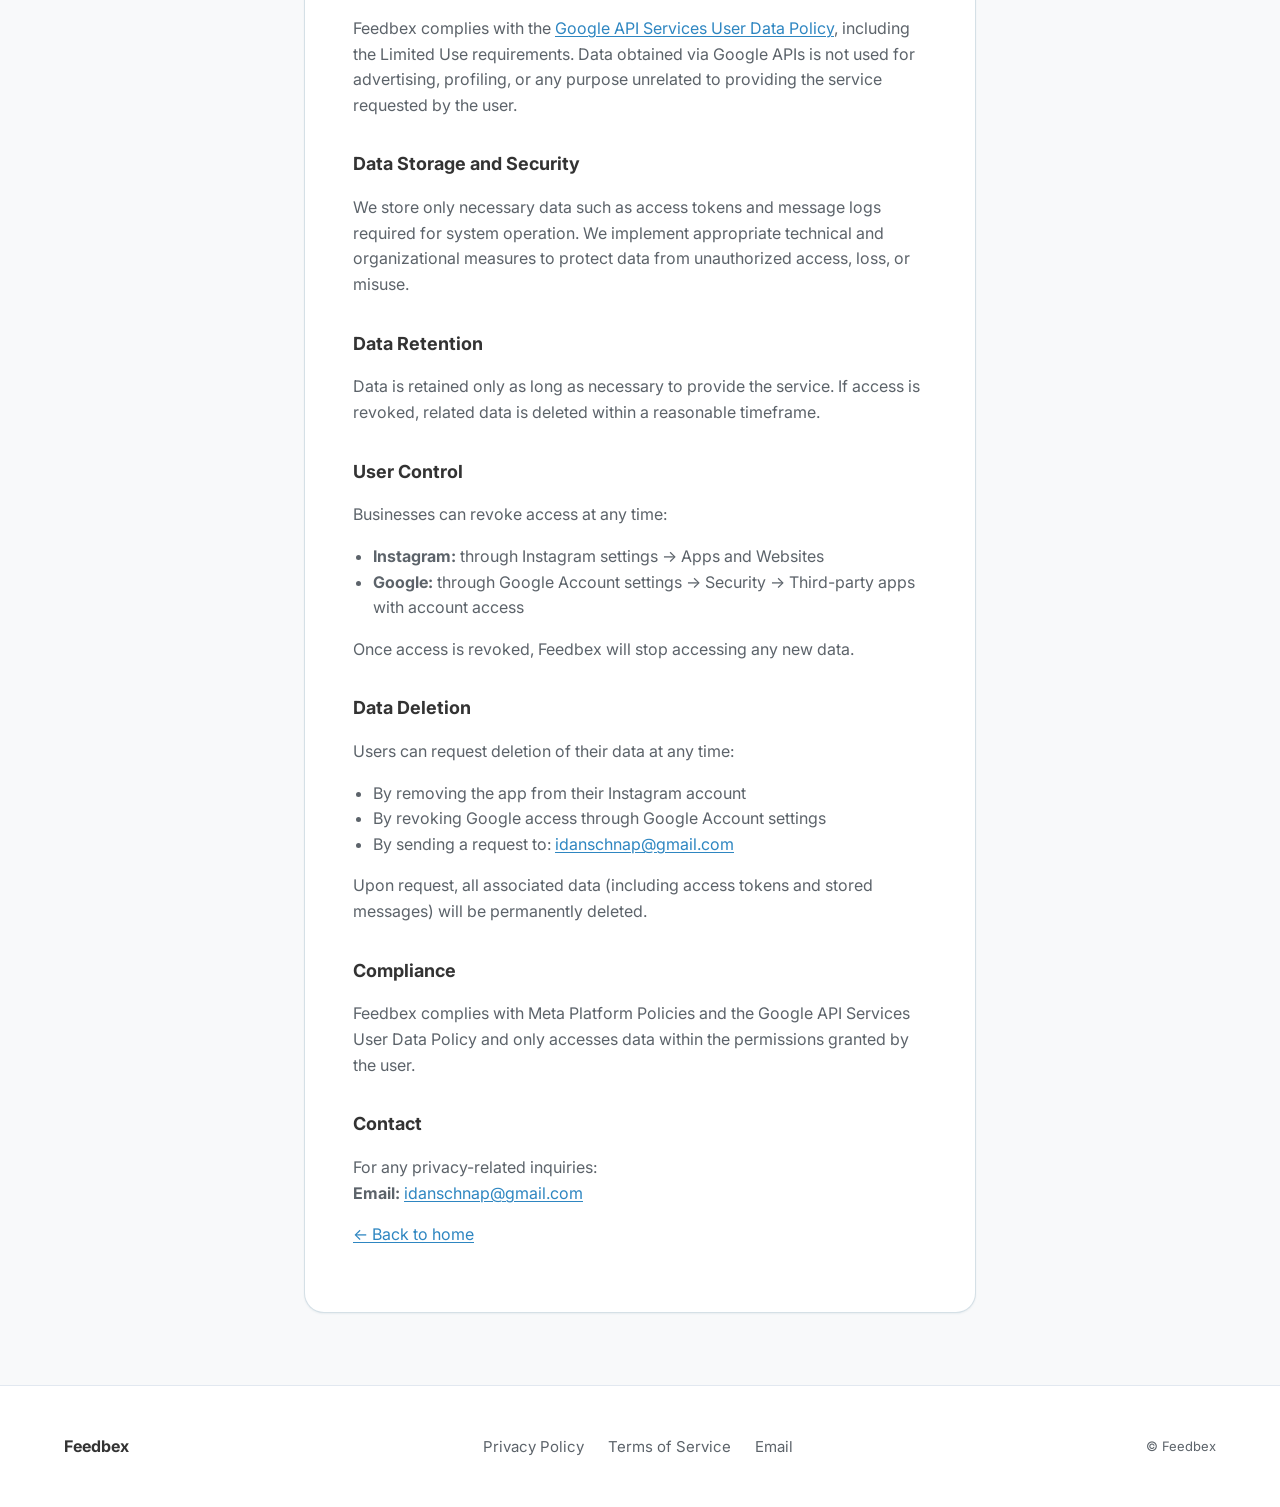
==== commit 4cf0e87c: "Strengthen privacy policy: add Limited Use, AI services disclosure, Google data deletion" ====
--- a/privacy.html
+++ b/privacy.html
@@ -58,11 +58,12 @@
         </p>
         <ul>
           <li>Google Business Profile account ID and basic business information</li>
-          <li>Customer reviews posted on Google (review text, star rating, reviewer name)</li>
+          <li>Customer reviews, including review text, star rating, reviewer name, and timestamps</li>
         </ul>
 
         <p>
-          We only access the minimum data required to provide the service.
+          We only access the minimum data required to provide the service and only within the
+          permissions explicitly granted by the user.
         </p>
 
         <h2>How We Use Information</h2>
@@ -80,22 +81,40 @@
           No reply is posted to Google Business Profile without explicit approval from the business owner.
         </p>
 
+        <h2>Use of AI Services</h2>
+        <p>
+          Feedbex may use third-party AI services to generate reply suggestions. Data processed by
+          these services is used solely to provide the requested functionality and is not used to
+          train AI models.
+        </p>
+
         <h2>Data Sharing</h2>
         <p>
-          Feedbex does not sell, rent, or share user data with third parties.
-          Data is not used for advertising or profiling.
+          Feedbex does not sell, rent, or share user data with third parties. Data is only shared
+          with subprocessors strictly necessary to operate the service (such as infrastructure or AI
+          providers), and only for the purpose of providing the service.
+        </p>
+
+        <h2>Limited Use</h2>
+        <p>
+          Feedbex complies with the
+          <a href="https://developers.google.com/terms/api-services-user-data-policy" target="_blank" rel="noopener">Google API Services User Data Policy</a>,
+          including the Limited Use requirements. Data obtained via Google APIs is not used for
+          advertising, profiling, or any purpose unrelated to providing the service requested by
+          the user.
         </p>
 
         <h2>Data Storage and Security</h2>
         <p>
-          We store only necessary data such as access tokens and message logs required for system operation.
-          Reasonable security measures are applied to protect this data.
+          We store only necessary data such as access tokens and message logs required for system
+          operation. We implement appropriate technical and organizational measures to protect data
+          from unauthorized access, loss, or misuse.
         </p>
 
         <h2>Data Retention</h2>
         <p>
           Data is retained only as long as necessary to provide the service.
-          If access is revoked, related data is deleted.
+          If access is revoked, related data is deleted within a reasonable timeframe.
         </p>
 
         <h2>User Control</h2>
@@ -112,11 +131,12 @@
 
         <h2>Data Deletion</h2>
         <p>
-          Users can request deletion of their data at any time.
+          Users can request deletion of their data at any time:
         </p>
         <ul>
           <li>By removing the app from their Instagram account</li>
-          <li>By sending a request to: idanschnap@gmail.com</li>
+          <li>By revoking Google access through Google Account settings</li>
+          <li>By sending a request to: <a href="mailto:idanschnap@gmail.com">idanschnap@gmail.com</a></li>
         </ul>
         <p>
           Upon request, all associated data (including access tokens and stored messages)
@@ -125,15 +145,8 @@
 
         <h2>Compliance</h2>
         <p>
-          Feedbex complies with Meta Platform Policies and only accesses Instagram data within the
-          permissions granted by the user.
-        </p>
-        <p>
-          Feedbex complies with the
-          <a href="https://developers.google.com/terms/api-services-user-data-policy" target="_blank" rel="noopener">
-            Google API Services User Data Policy
-          </a>
-          and only accesses Google data within the permissions granted by the user.
+          Feedbex complies with Meta Platform Policies and the Google API Services User Data Policy
+          and only accesses data within the permissions granted by the user.
         </p>
 
         <h2>Contact</h2>
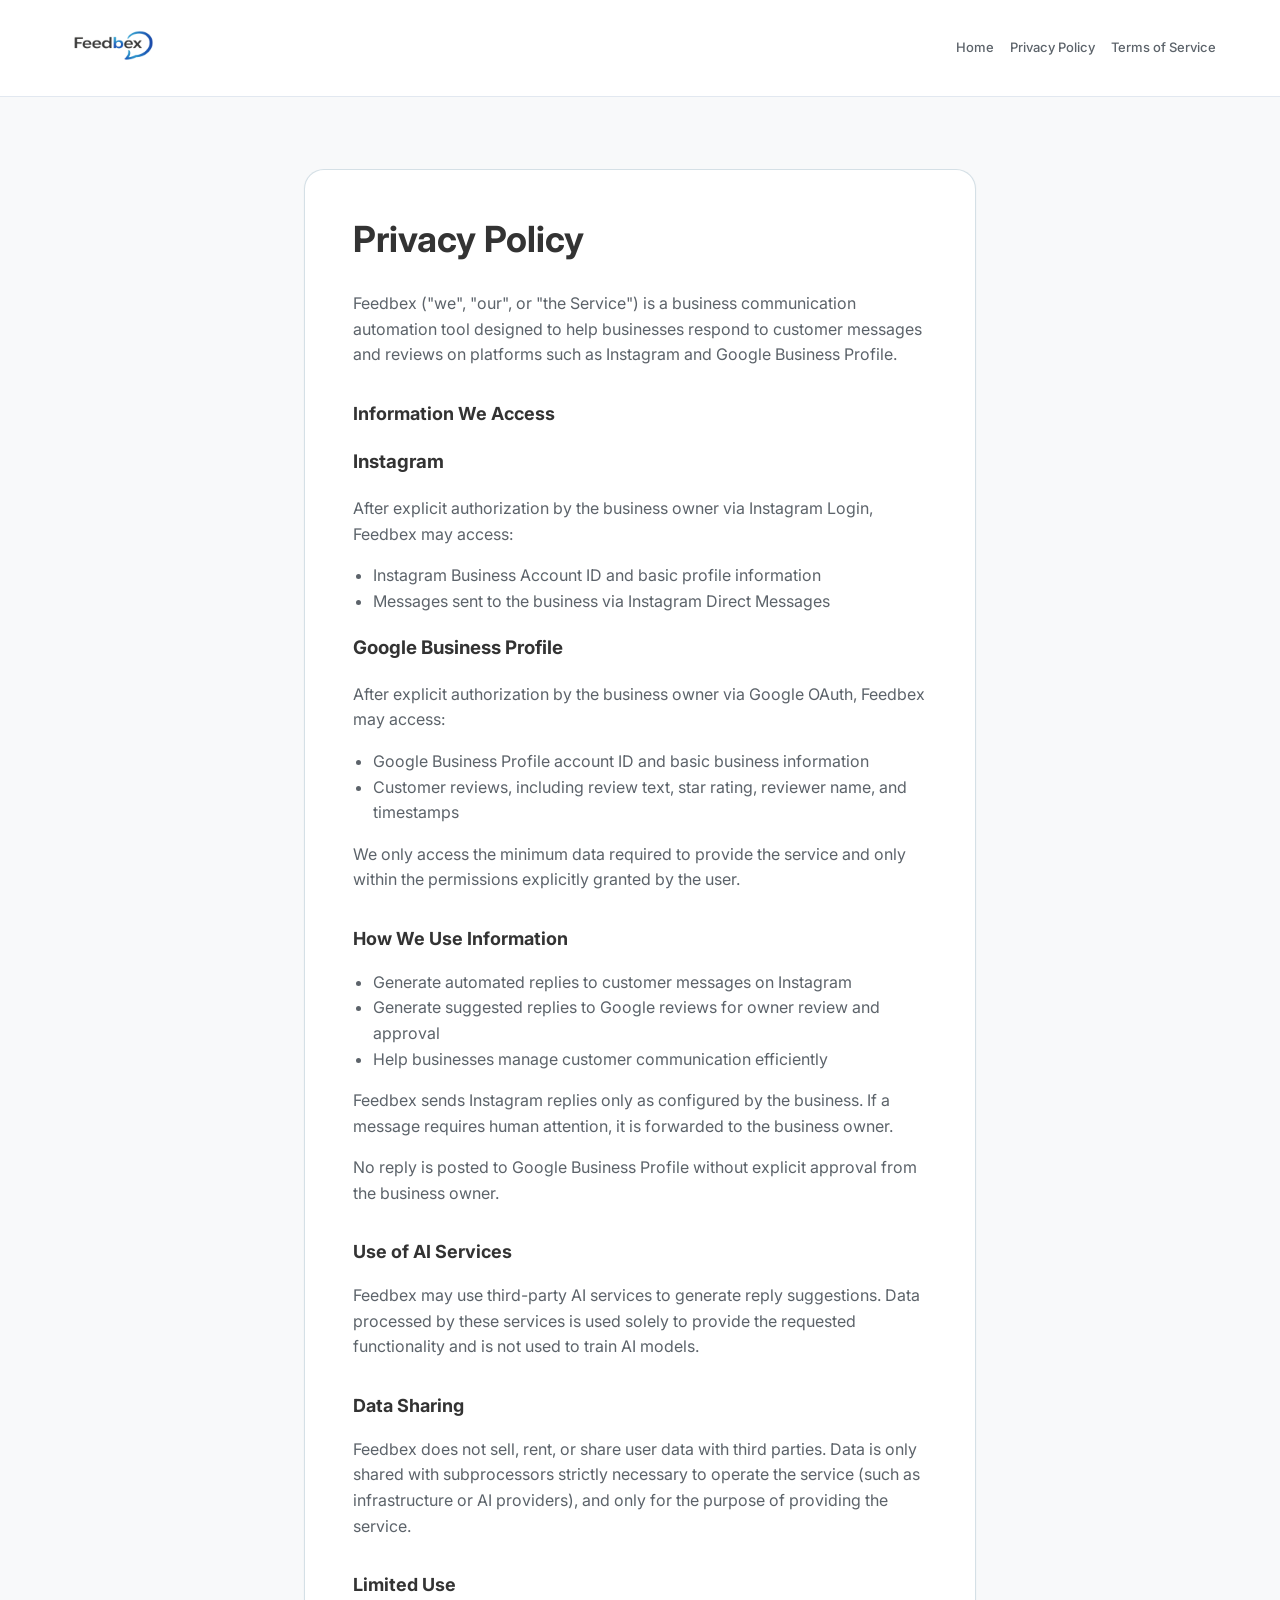
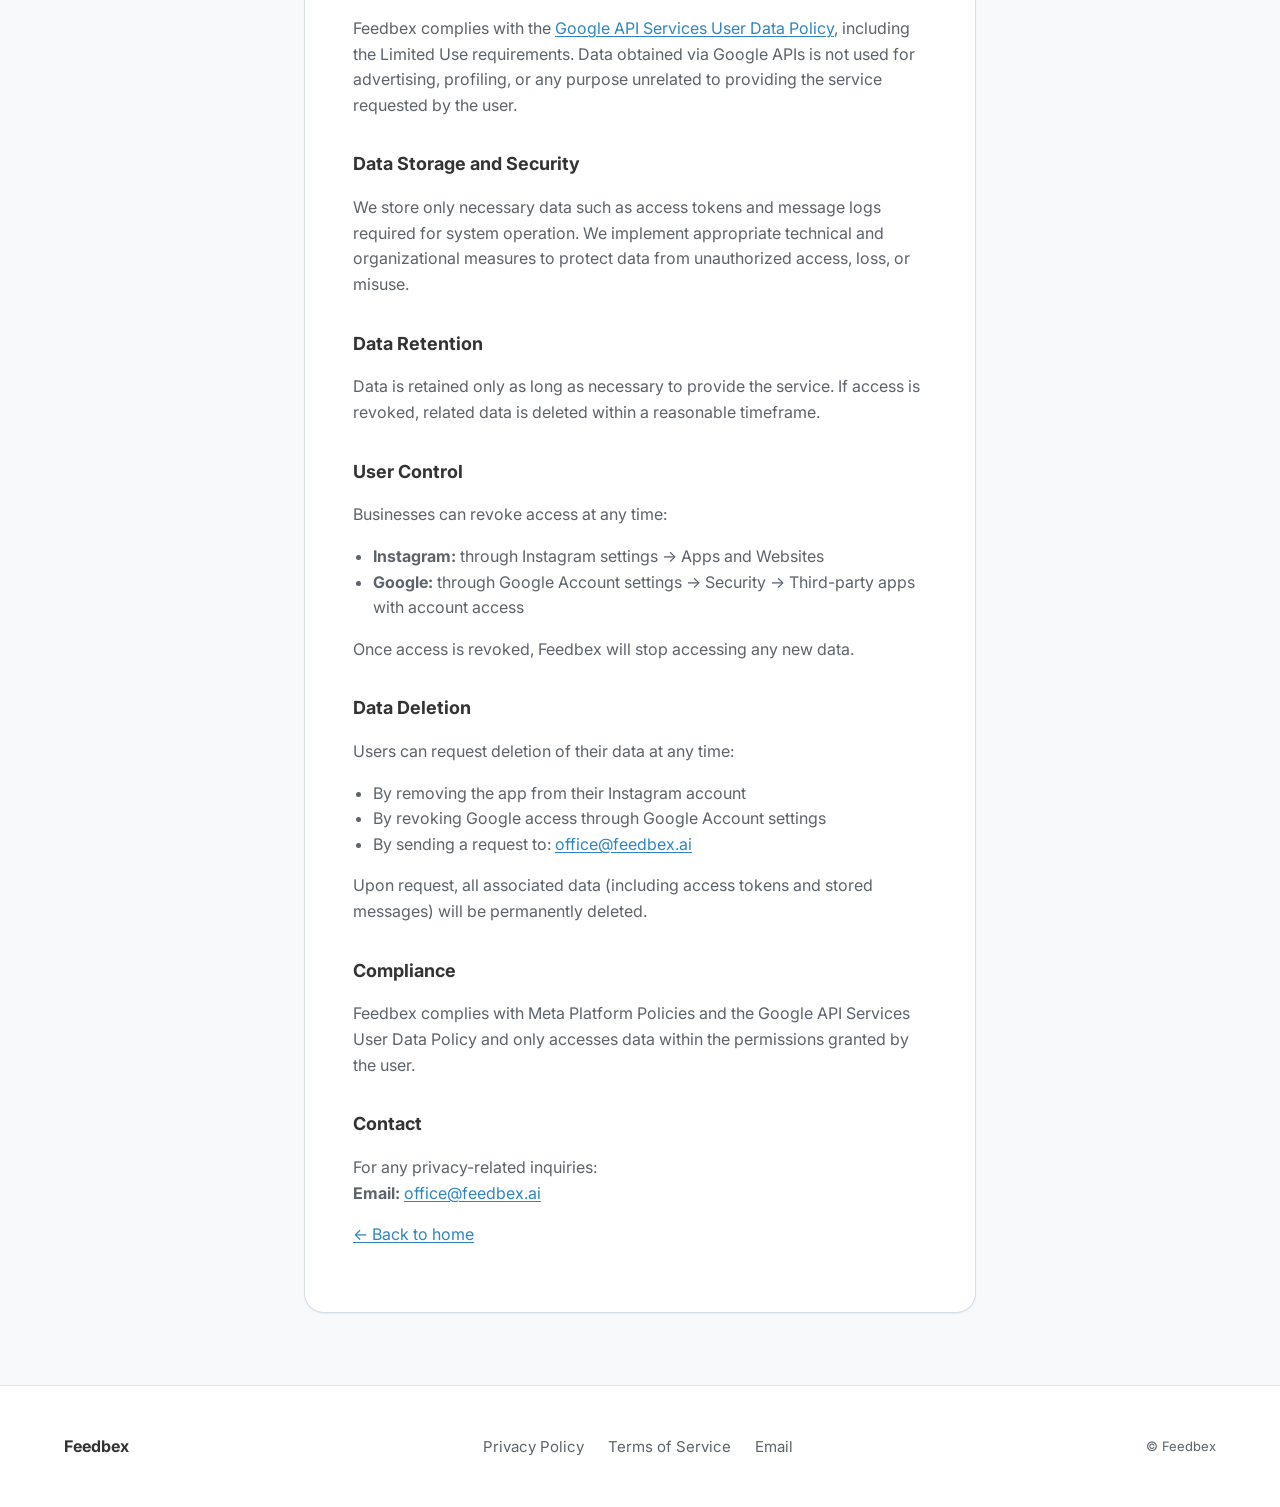
==== commit ca857263: "Deploy from FeedBex@a21b01e6cf4ae9c51ea4b403cf2334b4d5892317" ====
--- a/privacy.html
+++ b/privacy.html
@@ -136,7 +136,7 @@
         <ul>
           <li>By removing the app from their Instagram account</li>
           <li>By revoking Google access through Google Account settings</li>
-          <li>By sending a request to: <a href="mailto:idanschnap@gmail.com">idanschnap@gmail.com</a></li>
+          <li>By sending a request to: <a href="mailto:office@feedbex.ai">office@feedbex.ai</a></li>
         </ul>
         <p>
           Upon request, all associated data (including access tokens and stored messages)
@@ -152,7 +152,7 @@
         <h2>Contact</h2>
         <p>
           For any privacy-related inquiries:<br>
-          <strong>Email:</strong> <a href="mailto:idanschnap@gmail.com">idanschnap@gmail.com</a>
+          <strong>Email:</strong> <a href="mailto:office@feedbex.ai">office@feedbex.ai</a>
         </p>
 
         <p><a href="index.html">← Back to home</a></p>
@@ -166,7 +166,7 @@
       <div class="site-footer__links">
         <a href="privacy.html">Privacy Policy</a>
         <a href="terms.html">Terms of Service</a>
-        <a href="mailto:idanschnap@gmail.com">Email</a>
+        <a href="mailto:office@feedbex.ai">Email</a>
       </div>
       <p class="site-footer__copy">© Feedbex</p>
     </div>
--- a/css/components.css
+++ b/css/components.css
@@ -232,3 +232,148 @@
   font-size: 0.8125rem;
   color: var(--color-ink-muted);
 }
+
+/* ── Landing page sections ───────────────────────────────── */
+.lp-hero {
+  padding: var(--space-3xl) 0 var(--space-xl);
+  text-align: center;
+}
+
+.lp-hero__title {
+  font-size: clamp(2rem, 5vw, 3rem);
+  font-weight: 700;
+  margin-bottom: var(--space-sm);
+}
+
+.lp-hero__tagline {
+  font-size: 1.125rem;
+  color: var(--color-accent);
+  font-weight: 500;
+}
+
+.lp-section {
+  padding: var(--space-2xl) 0;
+  border-top: 1px solid var(--color-border);
+}
+
+.lp-section__title {
+  text-align: center;
+  font-size: 0.8125rem;
+  font-weight: 600;
+  text-transform: uppercase;
+  letter-spacing: 0.08em;
+  color: var(--color-ink-muted);
+  margin-bottom: var(--space-xl);
+}
+
+.lp-grid {
+  display: grid;
+  grid-template-columns: 1fr 1fr;
+  gap: var(--space-lg);
+  max-width: 52rem;
+  margin: 0 auto;
+}
+
+@media (max-width: 640px) {
+  .lp-grid { grid-template-columns: 1fr; }
+}
+
+.lp-card {
+  background: var(--color-surface);
+  border: 1px solid var(--color-border);
+  border-radius: var(--radius-md);
+  padding: var(--space-lg);
+  box-shadow: var(--shadow-sm);
+}
+
+.lp-card h3 {
+  font-size: 1rem;
+  font-weight: 600;
+  margin-bottom: var(--space-sm);
+}
+
+.lp-card p {
+  font-size: 0.9375rem;
+  color: var(--color-ink-muted);
+  line-height: 1.6;
+  margin: 0;
+}
+
+.lp-steps {
+  list-style: none;
+  padding: 0;
+  margin: 0 auto;
+  display: grid;
+  grid-template-columns: repeat(4, 1fr);
+  gap: var(--space-md);
+  max-width: 52rem;
+}
+
+@media (max-width: 640px) {
+  .lp-steps { grid-template-columns: 1fr 1fr; }
+}
+
+.lp-steps li {
+  background: var(--color-surface);
+  border: 1px solid var(--color-border);
+  border-radius: var(--radius-md);
+  padding: var(--space-md);
+  font-size: 0.9rem;
+  color: var(--color-ink-muted);
+  line-height: 1.5;
+}
+
+.lp-steps__num {
+  display: block;
+  font-size: 1.5rem;
+  font-weight: 700;
+  color: var(--color-accent);
+  margin-bottom: var(--space-xs);
+}
+
+.lp-how-grid {
+  display: grid;
+  grid-template-columns: 1fr 1fr;
+  gap: var(--space-md);
+  max-width: 52rem;
+  margin: 0 auto;
+}
+
+.lp-how-header {
+  font-size: 1rem;
+  font-weight: 600;
+  color: var(--color-ink);
+  padding: var(--space-xs) var(--space-sm);
+  text-align: center;
+}
+
+.lp-how-step {
+  background: var(--color-surface);
+  border: 1px solid var(--color-border);
+  border-radius: var(--radius-md);
+  padding: var(--space-md);
+  font-size: 0.9rem;
+  color: var(--color-ink-muted);
+  line-height: 1.5;
+}
+
+.lp-how-step--highlight {
+  border-color: var(--color-border-accent);
+}
+
+@media (max-width: 640px) {
+  .lp-how-grid { grid-template-columns: 1fr; }
+}
+
+.lp-steps--inline {
+  grid-template-columns: 1fr;
+  margin-top: var(--space-md);
+  max-width: none;
+}
+
+.lp-trust {
+  text-align: center;
+  font-size: 0.875rem;
+  color: var(--color-ink-muted);
+  padding: var(--space-lg) 0 var(--space-xs);
+}
